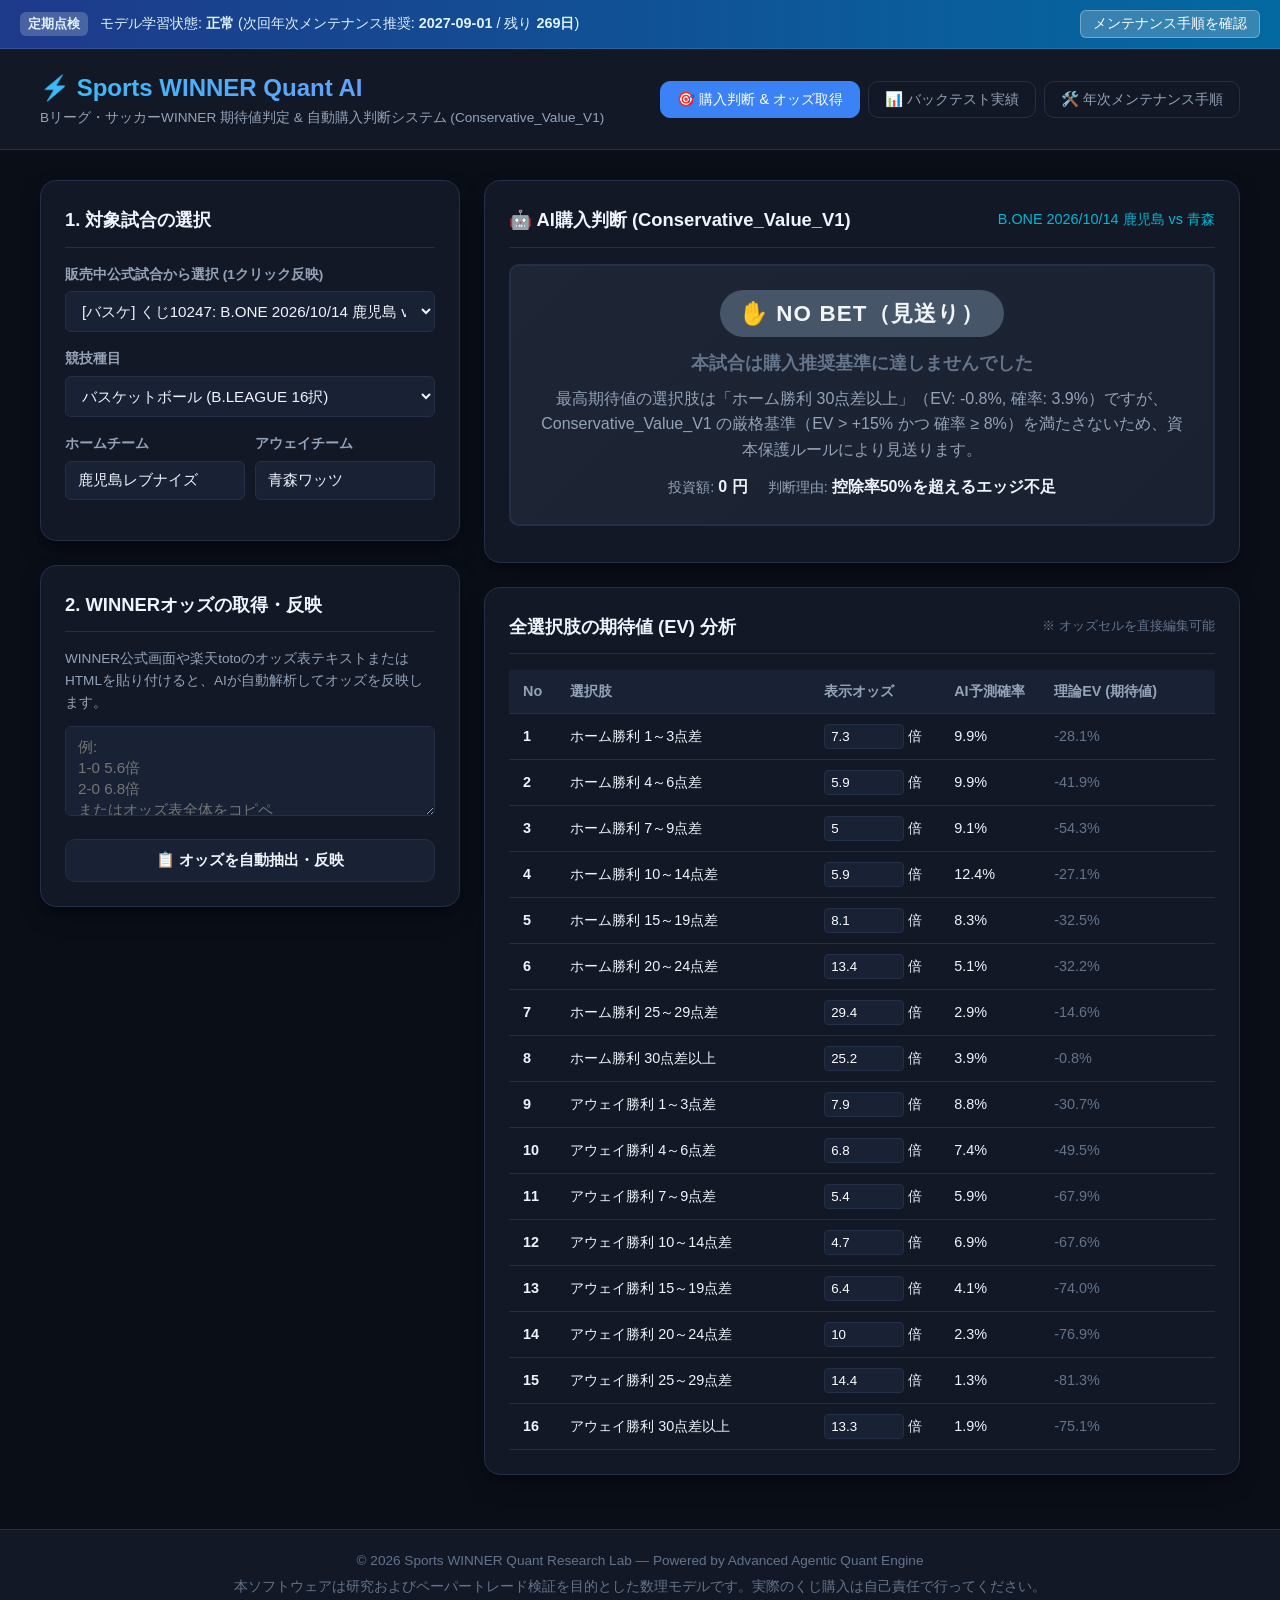
==== index.html @ 53ccd7ec "feat: Add GitHub Pages Web App with WINNER Prediction, Odds Fetching & Annual Maintenance Gate" ====
<!DOCTYPE html>
<html lang="ja">
<head>
  <meta charset="UTF-8">
  <meta name="viewport" content="width=device-width, initial-scale=1.0">
  <title>Sports WINNER Quant AI — 期待値判定 & 自動購入判断 Web Dashboard</title>
  <link rel="stylesheet" href="style.css">
</head>
<body>

  <!-- 年次メンテナンス通知バナー -->
  <div id="maintenanceBanner" class="maintenance-banner">
    <div class="banner-content">
      <span class="banner-badge">定期点検</span>
      <span id="maintenanceDaysText">モデル学習状態: 正常 (次回メンテナンス推奨: 2027-09-01)</span>
    </div>
    <button id="showMaintenanceBtn" class="banner-btn">メンテナンス手順を確認</button>
  </div>

  <!-- ヘッダー -->
  <header>
    <div class="header-title">
      <h1>⚡ Sports WINNER Quant AI</h1>
      <p>Bリーグ・サッカーWINNER 期待値判定 & 自動購入判断システム (Conservative_Value_V1)</p>
    </div>
    <nav class="nav-tabs">
      <button class="nav-tab active" data-tab="predictTab">🎯 購入判断 & オッズ取得</button>
      <button class="nav-tab" data-tab="backtestTab">📊 バックテスト実績</button>
      <button class="nav-tab" data-tab="maintenanceTab">🛠️ 年次メンテナンス手順</button>
    </nav>
  </header>

  <!-- メインコンテンツ -->
  <main>

    <!-- Tab 1: 購入判断 & オッズ取得 -->
    <div id="predictTab" class="tab-pane active">
      <div class="dashboard-grid">

        <!-- 左カラム: 試合選択 & オッズ入力 -->
        <div class="sidebar-col">
          <div class="card">
            <h3 class="card-title">1. 対象試合の選択</h3>
            
            <div class="form-group">
              <label for="presetMatchSelect">販売中公式試合から選択 (1クリック反映)</label>
              <select id="presetMatchSelect"></select>
            </div>

            <div class="form-group">
              <label for="sportSelect">競技種目</label>
              <select id="sportSelect">
                <option value="Basketball">バスケットボール (B.LEAGUE 16択)</option>
                <option value="Soccer">サッカー (J.LEAGUE 18択)</option>
              </select>
            </div>

            <div style="display: grid; grid-template-columns: 1fr 1fr; gap: 10px;">
              <div class="form-group">
                <label for="homeTeamInput">ホームチーム</label>
                <input type="text" id="homeTeamInput" value="鹿児島レブナイズ">
              </div>
              <div class="form-group">
                <label for="awayTeamInput">アウェイチーム</label>
                <input type="text" id="awayTeamInput" value="青森ワッツ">
              </div>
            </div>
          </div>

          <div class="card">
            <h3 class="card-title">2. WINNERオッズの取得・反映</h3>
            <p style="font-size: 0.85rem; color: var(--text-secondary); margin-bottom: 12px;">
              WINNER公式画面や楽天totoのオッズ表テキストまたはHTMLを貼り付けると、AIが自動解析してオッズを反映します。
            </p>
            <div class="form-group">
              <textarea id="pasteOddsInput" rows="4" placeholder="例:&#10;1-0 5.6倍&#10;2-0 6.8倍&#10;またはオッズ表全体をコピペ"></textarea>
            </div>
            <button id="parseOddsBtn" class="btn btn-secondary" style="width: 100%; justify-content: center;">
              📋 オッズを自動抽出・反映
            </button>
          </div>
        </div>

        <!-- 右カラム: AI購入判定 & EV分析 -->
        <div class="main-col">
          <!-- 購入判断カード -->
          <div class="card" style="padding-bottom: 16px;">
            <div class="card-title">
              <span>🤖 AI購入判断 (Conservative_Value_V1)</span>
              <span id="matchTitle" style="font-size: 0.9rem; color: var(--accent-cyan); font-weight: normal;">B.ONE 鹿児島 vs 青森</span>
            </div>

            <!-- 判断ボックス (BET / NO_BET) -->
            <div id="decisionBox" class="decision-box no-bet">
              <div class="decision-badge">判定計算中...</div>
            </div>
          </div>

          <!-- 全選択肢オッズ & EVテーブル -->
          <div class="card">
            <h3 class="card-title">
              <span>全選択肢の期待値 (EV) 分析</span>
              <span style="font-size: 0.8rem; color: var(--text-muted); font-weight: normal;">※ オッズセルを直接編集可能</span>
            </h3>
            
            <div class="table-container">
              <table>
                <thead>
                  <tr>
                    <th style="width: 40px;">No</th>
                    <th>選択肢</th>
                    <th style="width: 130px;">表示オッズ</th>
                    <th style="width: 100px;">AI予測確率</th>
                    <th>理論EV (期待値)</th>
                  </tr>
                </thead>
                <tbody id="oddsTableBody">
                  <!-- JSで動的生成 -->
                </tbody>
              </table>
            </div>
          </div>
        </div>

      </div>
    </div>

    <!-- Tab 2: バックテスト実績 -->
    <div id="backtestTab" class="tab-pane">
      <div class="card">
        <h3 class="card-title">📊 過去データ バックテスト実績 (未知テスト期間)</h3>
        <p style="color: var(--text-secondary); margin-bottom: 20px;">
          Jリーグ686試合およびBリーグ604試合の未知テストデータに対し、公式約款第5条（1口200円、10円未満端数切り捨て）に準拠して検証した結果です。
        </p>

        <div style="display: grid; grid-template-columns: 1fr 1fr; gap: 24px; margin-bottom: 24px;">
          <!-- Bリーグ実績カード -->
          <div style="background: var(--bg-card); padding: 20px; border-radius: var(--radius-md); border-top: 4px solid var(--accent-cyan);">
            <h4 style="color: var(--accent-cyan); margin-bottom: 12px; font-size: 1.1rem;">🏀 Bリーグ WINNER (604試合)</h4>
            <ul style="list-style: none; line-height: 2; font-size: 0.95rem;">
              <li>・勝敗（2択）的中率: <strong>71.52%</strong> (ランダム 50%)</li>
              <li>・16択 完全的中率: <strong>13.25%</strong> (ランダム 6.25%の2.1倍)</li>
              <li>・Conservative_Value 回収率: <strong style="color: var(--accent-green); font-size: 1.2rem;">142.23% (ROI +42.23%)</strong></li>
              <li>・購入回数: 285回 ／ 的中: 34回</li>
              <li>・投資総額: 57,000円 ／ 払戻: 81,070円 (純益 +24,070円)</li>
              <li>・上位3回除外時ROI: <strong>+11.45% (黒字維持)</strong></li>
            </ul>
          </div>

          <!-- サッカー実績カード -->
          <div style="background: var(--bg-card); padding: 20px; border-radius: var(--radius-md); border-top: 4px solid var(--accent-blue);">
            <h4 style="color: var(--accent-blue); margin-bottom: 12px; font-size: 1.1rem;">⚽ サッカー WINNER (686試合)</h4>
            <ul style="list-style: none; line-height: 2; font-size: 0.95rem;">
              <li>・勝敗（3択）的中率: <strong>44.46%</strong> (ランダム 33%)</li>
              <li>・18択 完全的中率: <strong>11.37%</strong> (ランダム 5.56%の2.0倍)</li>
              <li>・Conservative_Value 回収率: <strong style="color: var(--accent-green); font-size: 1.2rem;">120.95% (ROI +20.95%)</strong></li>
              <li>・購入回数: 169回 ／ 的中: 17回</li>
              <li>・投資総額: 33,800円 ／ 払戻: 40,880円 (純益 +7,080円)</li>
              <li>・上位3回除外時ROI: <strong style="color: var(--accent-red);">-1.99% (赤字転落)</strong></li>
            </ul>
          </div>
        </div>

        <div style="background: rgba(245, 158, 11, 0.1); border-left: 4px solid var(--accent-amber); padding: 16px; border-radius: var(--radius-sm);">
          <strong style="color: var(--accent-amber);">⚠️ クオンツ分析の結論</strong>
          <p style="font-size: 0.9rem; color: var(--text-secondary); margin-top: 4px;">
            AIが「当たりそう」と予測した選択肢をそのまま買う（Most Probable）と、オッズが安すぎて回収率64%〜85%の大赤字になります。
            <strong>「市場が実力以上に過小評価している穴（EV > +15%）」だけを厳選する Conservative_Value 戦略</strong>こそが、控除率50%の壁を突破する唯一の理論的アプローチです。
          </p>
        </div>
      </div>
    </div>

    <!-- Tab 3: 年次メンテナンス手順 -->
    <div id="maintenanceTab" class="tab-pane">
      <div class="card">
        <h3 class="card-title">🛠️ 年次メンテナンス手順 & 性能劣化防止プロトコル</h3>
        <p style="color: var(--text-secondary); margin-bottom: 20px;">
          本システムは動的特徴量エンジンにより日々の再学習は不要ですが、<strong>毎年8月〜9月（新シーズン開幕前）に1回だけ定期メンテナンスを行うこと</strong>を推奨しています。
        </p>

        <div class="guide-step">
          <h4>Step 1: 新シーズン分の試合データ追加</h4>
          <p style="font-size: 0.85rem; color: var(--text-secondary);">過去1年間の全公式戦データを収集し、特徴量データセットを更新します。</p>
          <div class="code-block">python scripts/update_annual_dataset.py</div>
        </div>

        <div class="guide-step">
          <h4>Step 2: モデルの年次定期再学習</h4>
          <p style="font-size: 0.85rem; color: var(--text-secondary);">過学習を防ぐ固定アーキテクチャにて、最新データを加えてパラメータを定期更新します。</p>
          <div class="code-block">python scripts/retrain_models.py</div>
        </div>

        <div class="guide-step" style="border-left-color: var(--accent-green);">
          <h4>Step 3: 【最重要】性能劣化防止ゲート（品質検査）の実行</h4>
          <p style="font-size: 0.85rem; color: var(--text-secondary);">
            新モデルが旧モデルと同等以上の性能（Log Loss $\le$ 2.59, 勝敗的中率 $\ge$ 70%）を維持しているか自動判定します。基準を満たさない場合は自動で旧モデルにロールバックされます。
          </p>
          <div class="code-block">python scripts/verify_maintenance.py</div>
        </div>

        <div class="guide-step" style="border-left-color: var(--accent-cyan);">
          <h4>Step 4: GitHub Pages への自動デプロイ</h4>
          <p style="font-size: 0.85rem; color: var(--text-secondary);">Web用モデルデータを更新し、GitHubへプッシュするとWebダッシュボードが自動更新されます。</p>
          <div class="code-block">
python scripts/export_web_model.py<br>
git commit -am "Annual Maintenance: Updated models for 2027 season"<br>
git push origin main
          </div>
        </div>
      </div>
    </div>

  </main>

  <!-- フッター -->
  <footer>
    <p>© 2026 Sports WINNER Quant Research Lab — Powered by Advanced Agentic Quant Engine</p>
    <p style="margin-top: 4px;">本ソフトウェアは研究およびペーパートレード検証を目的とした数理モデルです。実際のくじ購入は自己責任で行ってください。</p>
  </footer>

  <!-- スクリプト読み込み -->
  <script src="model_data.js"></script>
  <script src="fixtures_preset.js"></script>
  <script src="app.js"></script>
</body>
</html>
---- style.css ----
:root {
  --bg-primary: #0a0e17;
  --bg-secondary: #121826;
  --bg-card: #182234;
  --bg-card-hover: #1f2c42;
  --text-primary: #f0f4fc;
  --text-secondary: #94a3b8;
  --text-muted: #64748b;
  --accent-cyan: #06b6d4;
  --accent-blue: #3b82f6;
  --accent-green: #10b981;
  --accent-amber: #f59e0b;
  --accent-red: #ef4444;
  --border-color: #243048;
  --radius-sm: 6px;
  --radius-md: 10px;
  --radius-lg: 16px;
  --shadow-lg: 0 10px 25px -5px rgba(0, 0, 0, 0.4), 0 8px 10px -6px rgba(0, 0, 0, 0.3);
}

* {
  box-sizing: border-box;
  margin: 0;
  padding: 0;
  font-family: -apple-system, BlinkMacSystemFont, "Segoe UI", Roboto, "Helvetica Neue", Arial, sans-serif;
}

body {
  background-color: var(--bg-primary);
  color: var(--text-primary);
  line-height: 1.6;
  min-height: 100vh;
  display: flex;
  flex-direction: column;
}

/* メンテナンスバナー */
.maintenance-banner {
  background: linear-gradient(90deg, #1e3a8a, #0369a1);
  color: #e0f2fe;
  padding: 10px 20px;
  display: flex;
  justify-content: space-between;
  align-items: center;
  font-size: 0.9rem;
  border-bottom: 1px solid rgba(255, 255, 255, 0.1);
}

.maintenance-banner.warning {
  background: linear-gradient(90deg, #b45309, #d97706);
  color: #fffbeb;
}

.banner-content {
  display: flex;
  align-items: center;
  gap: 12px;
}

.banner-badge {
  background: rgba(255, 255, 255, 0.2);
  padding: 2px 8px;
  border-radius: var(--radius-sm);
  font-weight: 600;
  font-size: 0.8rem;
}

.banner-btn {
  background: rgba(255, 255, 255, 0.2);
  border: 1px solid rgba(255, 255, 255, 0.3);
  color: #fff;
  padding: 4px 12px;
  border-radius: var(--radius-sm);
  cursor: pointer;
  font-size: 0.85rem;
  transition: all 0.2s;
}

.banner-btn:hover {
  background: rgba(255, 255, 255, 0.35);
}

/* ヘッダー */
header {
  background-color: var(--bg-secondary);
  border-bottom: 1px solid var(--border-color);
  padding: 20px 40px;
  display: flex;
  justify-content: space-between;
  align-items: center;
}

.header-title h1 {
  font-size: 1.5rem;
  font-weight: 700;
  background: linear-gradient(90deg, #38bdf8, #818cf8);
  -webkit-background-clip: text;
  -webkit-text-fill-color: transparent;
  display: flex;
  align-items: center;
  gap: 10px;
}

.header-title p {
  font-size: 0.85rem;
  color: var(--text-secondary);
}

/* ナビゲーションタブ */
.nav-tabs {
  display: flex;
  gap: 8px;
}

.nav-tab {
  background: transparent;
  border: 1px solid var(--border-color);
  color: var(--text-secondary);
  padding: 8px 16px;
  border-radius: var(--radius-md);
  cursor: pointer;
  font-weight: 500;
  font-size: 0.9rem;
  transition: all 0.2s;
}

.nav-tab:hover {
  background-color: var(--bg-card);
  color: var(--text-primary);
}

.nav-tab.active {
  background: var(--accent-blue);
  color: #ffffff;
  border-color: var(--accent-blue);
}

/* メインコンテンツ */
main {
  flex: 1;
  padding: 30px 40px;
  max-width: 1400px;
  width: 100%;
  margin: 0 auto;
}

.tab-pane {
  display: none;
}

.tab-pane.active {
  display: block;
}

/* グリッドレイアウト */
.dashboard-grid {
  display: grid;
  grid-template-columns: 420px 1fr;
  gap: 24px;
}

@media (max-width: 1024px) {
  .dashboard-grid {
    grid-template-columns: 1fr;
  }
}

/* カード共通 */
.card {
  background-color: var(--bg-secondary);
  border: 1px solid var(--border-color);
  border-radius: var(--radius-lg);
  padding: 24px;
  box-shadow: var(--shadow-lg);
  margin-bottom: 24px;
}

.card-title {
  font-size: 1.15rem;
  font-weight: 600;
  margin-bottom: 16px;
  display: flex;
  align-items: center;
  justify-content: space-between;
  border-bottom: 1px solid var(--border-color);
  padding-bottom: 12px;
}

/* フォームとコントロール */
.form-group {
  margin-bottom: 16px;
}

label {
  display: block;
  font-size: 0.85rem;
  font-weight: 600;
  color: var(--text-secondary);
  margin-bottom: 6px;
}

select, input[type="text"], textarea {
  width: 100%;
  background-color: var(--bg-card);
  border: 1px solid var(--border-color);
  border-radius: var(--radius-sm);
  color: var(--text-primary);
  padding: 10px 12px;
  font-size: 0.95rem;
  transition: border-color 0.2s;
}

select:focus, input[type="text"]:focus, textarea:focus {
  outline: none;
  border-color: var(--accent-blue);
}

.btn {
  background: linear-gradient(90deg, #2563eb, #1d4ed8);
  color: #ffffff;
  border: none;
  border-radius: var(--radius-md);
  padding: 10px 18px;
  font-weight: 600;
  font-size: 0.95rem;
  cursor: pointer;
  display: inline-flex;
  align-items: center;
  gap: 8px;
  transition: all 0.2s;
}

.btn:hover {
  background: linear-gradient(90deg, #1d4ed8, #1e40af);
  transform: translateY(-1px);
}

.btn-secondary {
  background: var(--bg-card);
  border: 1px solid var(--border-color);
  color: var(--text-primary);
}

.btn-secondary:hover {
  background: var(--bg-card-hover);
}

/* 購入判断カード (決定バナー) */
.decision-box {
  padding: 24px;
  border-radius: var(--radius-md);
  margin-bottom: 20px;
  text-align: center;
  transition: all 0.3s;
}

.decision-box.bet {
  background: linear-gradient(135deg, rgba(16, 185, 129, 0.15), rgba(6, 182, 212, 0.15));
  border: 2px solid var(--accent-green);
}

.decision-box.no-bet {
  background: linear-gradient(135deg, rgba(100, 116, 139, 0.15), rgba(71, 85, 105, 0.15));
  border: 2px solid var(--border-color);
}

.decision-badge {
  display: inline-block;
  padding: 6px 20px;
  border-radius: 30px;
  font-weight: 800;
  font-size: 1.4rem;
  letter-spacing: 0.05em;
  margin-bottom: 12px;
}

.decision-box.bet .decision-badge {
  background-color: var(--accent-green);
  color: #ffffff;
  box-shadow: 0 0 20px rgba(16, 185, 129, 0.4);
}

.decision-box.no-bet .decision-badge {
  background-color: #475569;
  color: #f1f5f9;
}

.bet-recommendation {
  font-size: 1.1rem;
  font-weight: 600;
  margin-bottom: 8px;
}

.bet-meta {
  display: flex;
  justify-content: center;
  gap: 20px;
  font-size: 0.9rem;
  color: var(--text-secondary);
  margin-top: 10px;
}

.bet-meta span strong {
  color: var(--text-primary);
  font-size: 1rem;
}

/* オッズ & EV テーブル */
.table-container {
  overflow-x: auto;
  margin-top: 16px;
}

table {
  width: 100%;
  border-collapse: collapse;
  font-size: 0.9rem;
}

th, td {
  padding: 10px 14px;
  text-align: left;
  border-bottom: 1px solid var(--border-color);
}

th {
  background-color: var(--bg-card);
  color: var(--text-secondary);
  font-weight: 600;
}

tr:hover {
  background-color: rgba(255, 255, 255, 0.02);
}

tr.highlight-bet {
  background-color: rgba(16, 185, 129, 0.12);
  font-weight: 600;
}

.ev-positive {
  color: var(--accent-green);
  font-weight: 700;
}

.ev-negative {
  color: var(--text-muted);
}

.ev-bar-container {
  width: 100px;
  background: var(--bg-card);
  height: 6px;
  border-radius: 3px;
  overflow: hidden;
  display: inline-block;
  vertical-align: middle;
  margin-left: 8px;
}

.ev-bar-fill {
  height: 100%;
  background: var(--accent-green);
}

/* メンテナンスガイド表示 */
.guide-step {
  background: var(--bg-card);
  border-left: 4px solid var(--accent-blue);
  padding: 16px 20px;
  border-radius: 0 var(--radius-sm) var(--radius-sm) 0;
  margin-bottom: 16px;
}

.guide-step h4 {
  margin-bottom: 6px;
  color: var(--text-primary);
}

.code-block {
  background: #050810;
  border: 1px solid var(--border-color);
  padding: 12px;
  border-radius: var(--radius-sm);
  font-family: monospace;
  font-size: 0.85rem;
  color: #38bdf8;
  margin-top: 8px;
  overflow-x: auto;
}

/* フッター */
footer {
  background-color: var(--bg-secondary);
  border-top: 1px solid var(--border-color);
  padding: 20px 40px;
  text-align: center;
  font-size: 0.85rem;
  color: var(--text-muted);
  margin-top: auto;
}
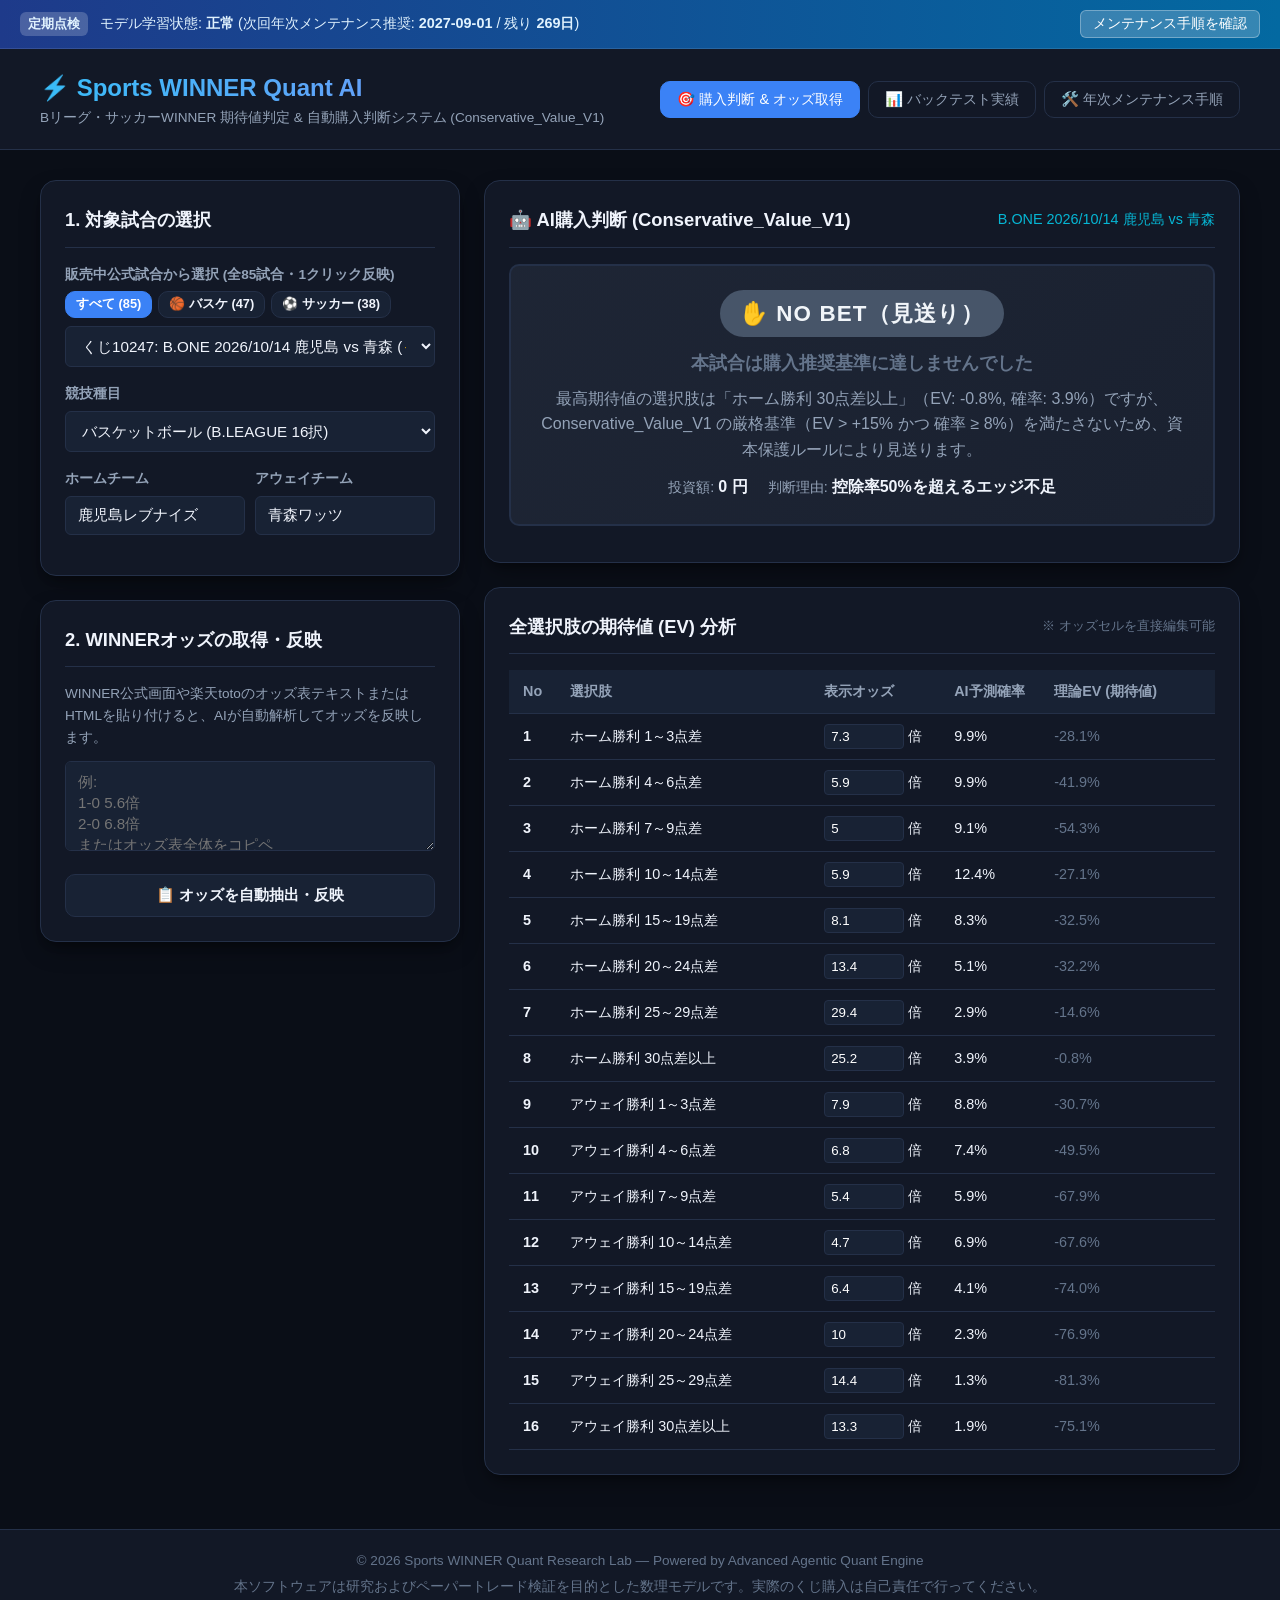
==== commit d0acfa65: "fix: Expand on-sale match presets to all 85 active fixtures with date/sport optgroups and filter but" ====
--- a/index.html
+++ b/index.html
@@ -43,7 +43,12 @@
             <h3 class="card-title">1. 対象試合の選択</h3>
             
             <div class="form-group">
-              <label for="presetMatchSelect">販売中公式試合から選択 (1クリック反映)</label>
+              <label for="presetMatchSelect">販売中公式試合から選択 (全85試合・1クリック反映)</label>
+              <div style="display: flex; gap: 6px; margin-bottom: 8px;">
+                <button type="button" class="btn btn-secondary filter-btn active" data-filter="ALL" style="padding: 4px 10px; font-size: 0.8rem;">すべて (85)</button>
+                <button type="button" class="btn btn-secondary filter-btn" data-filter="Basketball" style="padding: 4px 10px; font-size: 0.8rem;">🏀 バスケ (47)</button>
+                <button type="button" class="btn btn-secondary filter-btn" data-filter="Soccer" style="padding: 4px 10px; font-size: 0.8rem;">⚽ サッカー (38)</button>
+              </div>
               <select id="presetMatchSelect"></select>
             </div>
 
--- a/style.css
+++ b/style.css
@@ -245,6 +245,13 @@
   background: var(--bg-card-hover);
 }
 
+.filter-btn.active {
+  background: var(--accent-blue) !important;
+  color: #ffffff !important;
+  border-color: var(--accent-blue) !important;
+  font-weight: 700;
+}
+
 /* 購入判断カード (決定バナー) */
 .decision-box {
   padding: 24px;
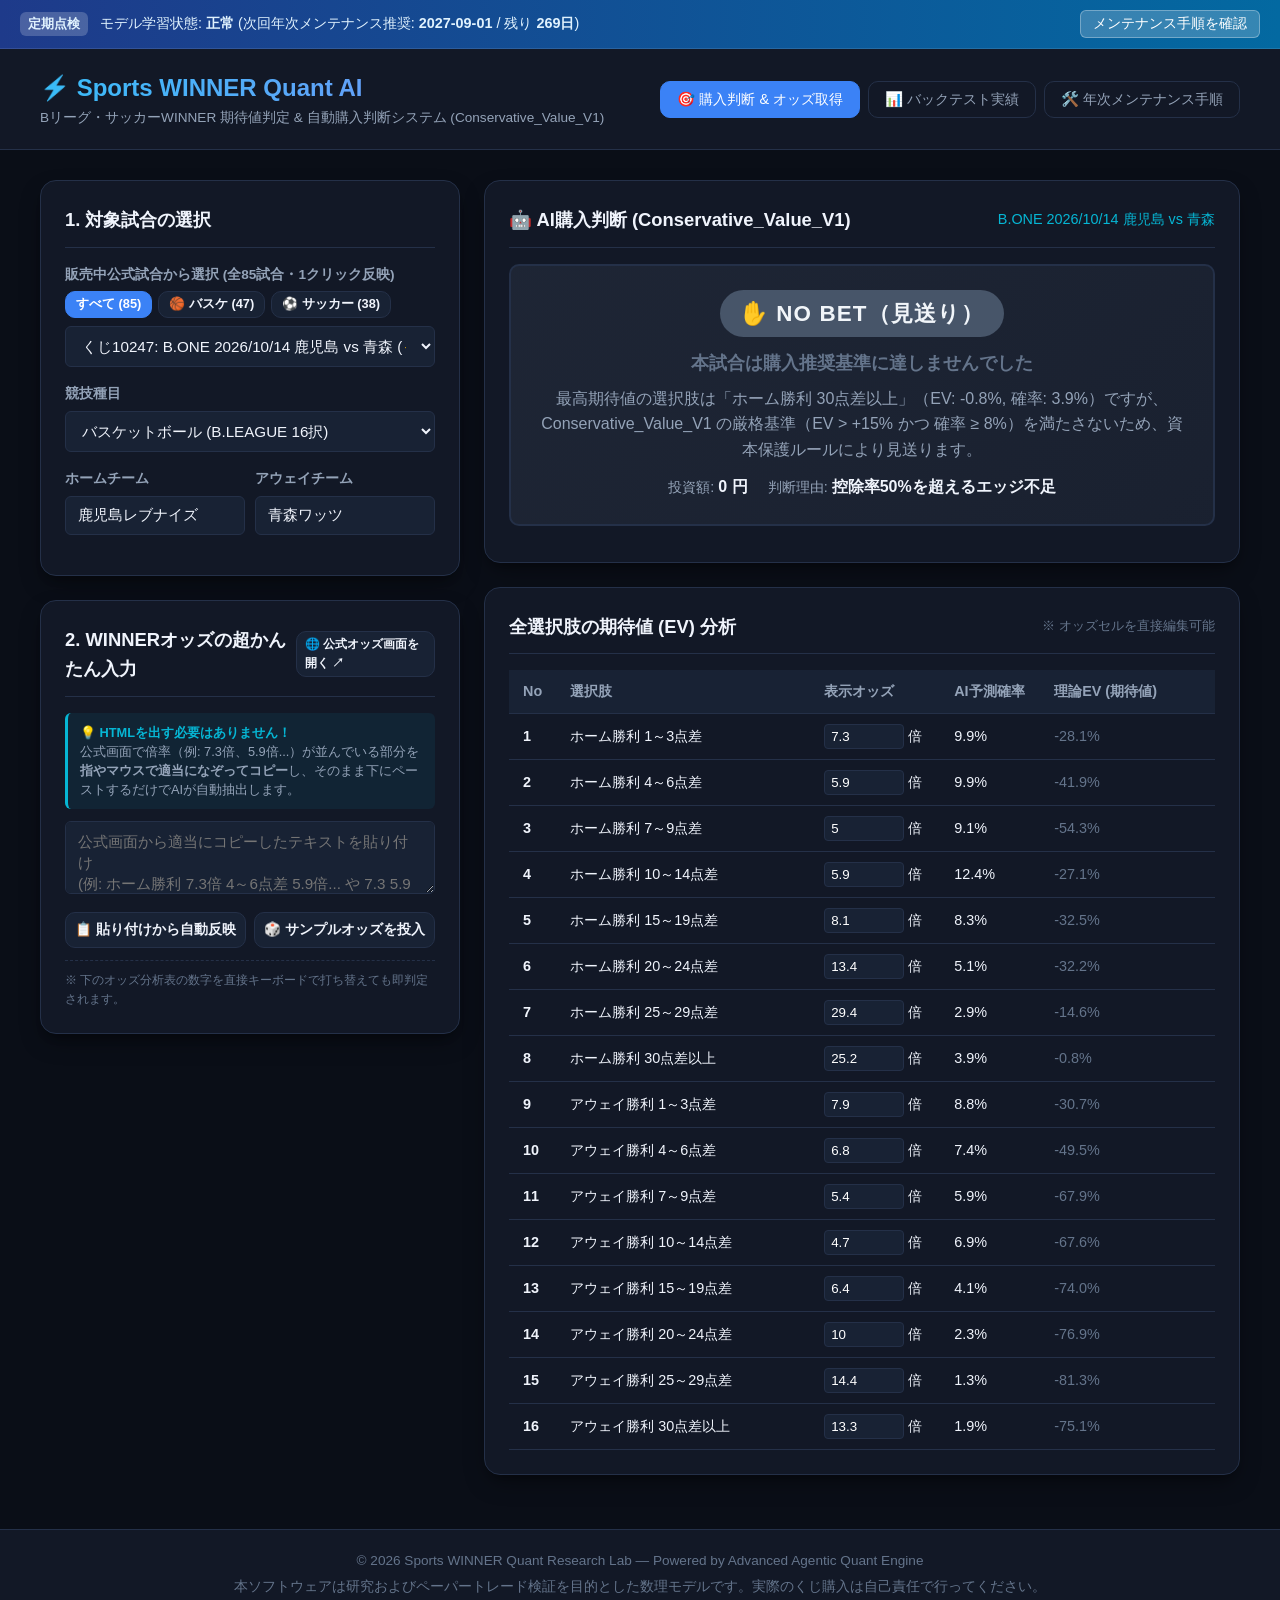
==== commit 48ca4924: "feat: Add official match link, intuitive fuzzy text paste parser, and sample odds injection button" ====
--- a/index.html
+++ b/index.html
@@ -73,16 +73,34 @@
           </div>
 
           <div class="card">
-            <h3 class="card-title">2. WINNERオッズの取得・反映</h3>
-            <p style="font-size: 0.85rem; color: var(--text-secondary); margin-bottom: 12px;">
-              WINNER公式画面や楽天totoのオッズ表テキストまたはHTMLを貼り付けると、AIが自動解析してオッズを反映します。
-            </p>
-            <div class="form-group">
-              <textarea id="pasteOddsInput" rows="4" placeholder="例:&#10;1-0 5.6倍&#10;2-0 6.8倍&#10;またはオッズ表全体をコピペ"></textarea>
-            </div>
-            <button id="parseOddsBtn" class="btn btn-secondary" style="width: 100%; justify-content: center;">
-              📋 オッズを自動抽出・反映
-            </button>
+            <h3 class="card-title">
+              <span>2. WINNERオッズの超かんたん入力</span>
+              <a id="officialMatchLink" href="https://winner.toto.rakuten.co.jp/" target="_blank" class="btn btn-secondary" style="padding: 3px 8px; font-size: 0.75rem; text-decoration: none;">
+                🌐 公式オッズ画面を開く ↗
+              </a>
+            </h3>
+
+            <div style="background: rgba(6, 182, 212, 0.08); border-left: 3px solid var(--accent-cyan); padding: 10px 12px; border-radius: var(--radius-sm); margin-bottom: 12px; font-size: 0.8rem; line-height: 1.5; color: var(--text-secondary);">
+              <strong style="color: var(--accent-cyan);">💡 HTMLを出す必要はありません！</strong><br>
+              公式画面で倍率（例: 7.3倍、5.9倍...）が並んでいる部分を<strong>指やマウスで適当になぞってコピー</strong>し、そのまま下にペーストするだけでAIが自動抽出します。
+            </div>
+
+            <div class="form-group" style="margin-bottom: 10px;">
+              <textarea id="pasteOddsInput" rows="3" placeholder="公式画面から適当にコピーしたテキストを貼り付け&#10;(例: ホーム勝利 7.3倍 4～6点差 5.9倍... や 7.3 5.9 5.0 5.9...)"></textarea>
+            </div>
+
+            <div style="display: grid; grid-template-columns: 1fr 1fr; gap: 8px;">
+              <button id="parseOddsBtn" class="btn btn-secondary" style="justify-content: center; font-size: 0.85rem; padding: 8px;">
+                📋 貼り付けから自動反映
+              </button>
+              <button id="sampleOddsBtn" class="btn btn-secondary" style="justify-content: center; font-size: 0.85rem; padding: 8px;">
+                🎲 サンプルオッズを投入
+              </button>
+            </div>
+            
+            <div style="margin-top: 12px; padding-top: 10px; border-top: 1px dashed var(--border-color); font-size: 0.75rem; color: var(--text-muted);">
+              ※ 下のオッズ分析表の数字を直接キーボードで打ち替えても即判定されます。
+            </div>
           </div>
         </div>
 
